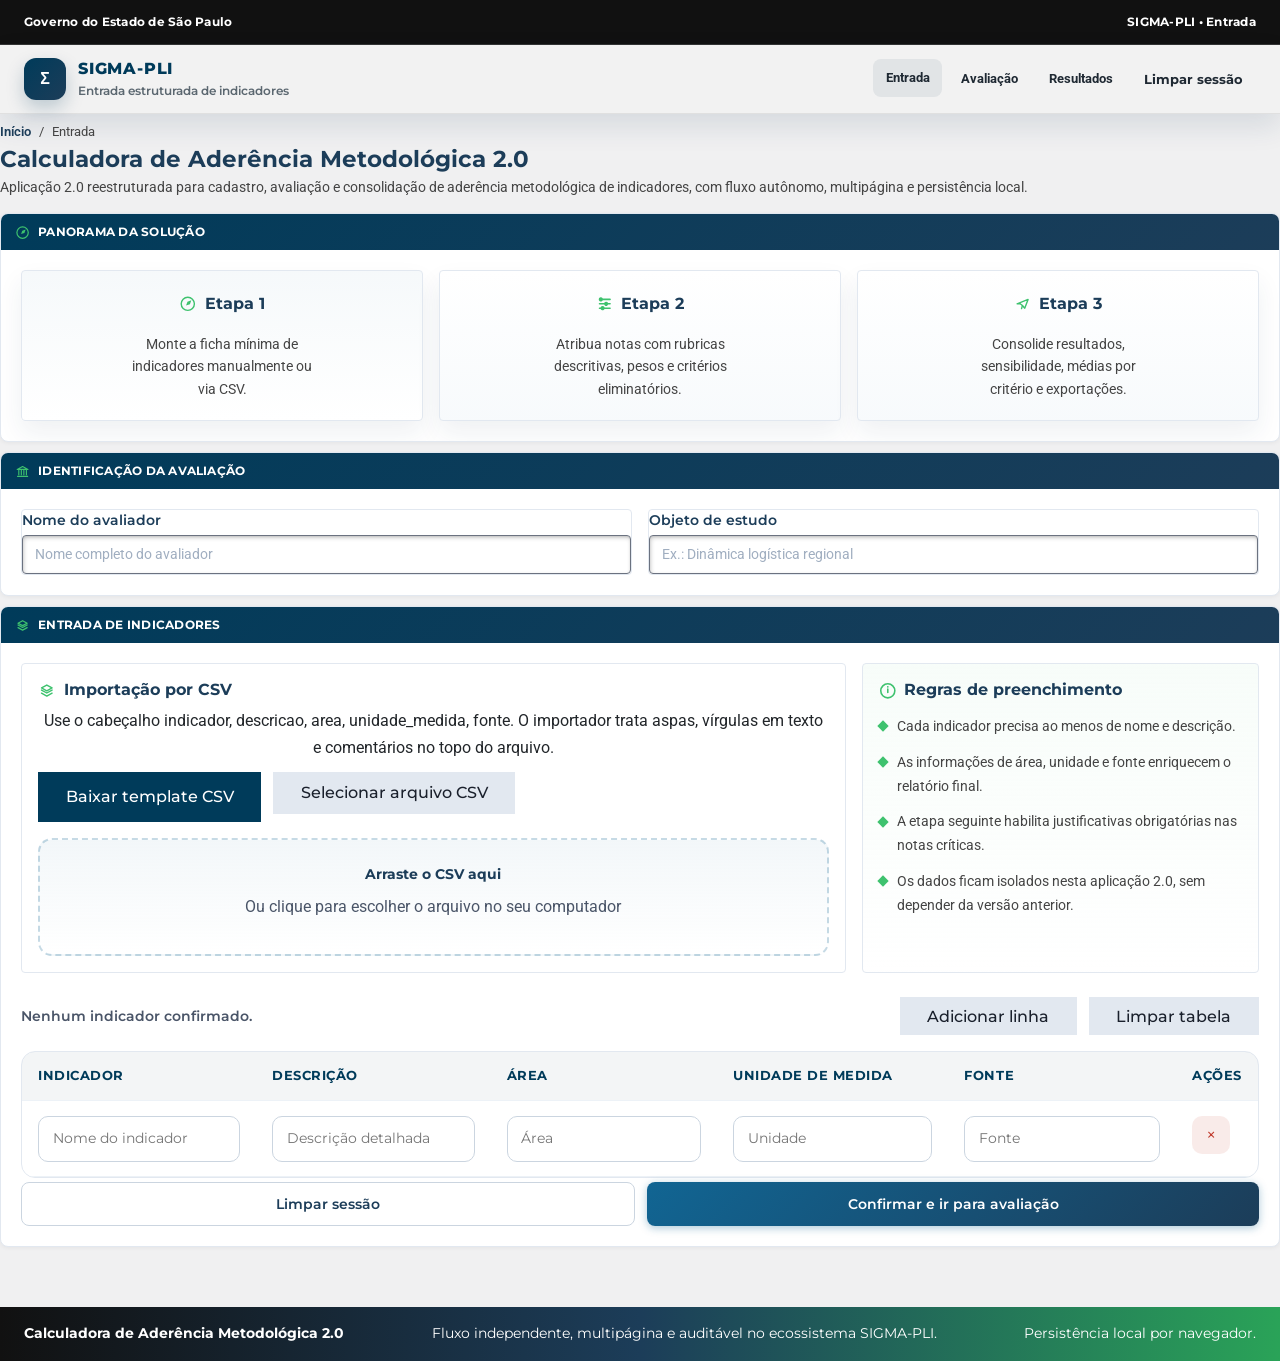
==== avaliacao.html @ e5ea7f70 "feat: versao 2.0 multipagina com icones PLI, CSS, modulos JS e CSV de exemplo" ====
<!DOCTYPE html>
<html lang="pt-BR">
<head>
  <meta charset="UTF-8">
  <meta name="viewport" content="width=device-width, initial-scale=1.0">
  <meta name="description" content="Etapa de avaliação da Calculadora de Aderência Metodológica 2.0.">
  <title>Avaliação por Critérios | Calculadora de Aderência 2.0</title>
  <link rel="stylesheet" href="./templates_modelo/style_global_reset_base.css">
  <link rel="stylesheet" href="./templates_modelo/style_template_base_aplicacao.css">
  <link rel="stylesheet" href="./styles/app.css">
</head>
<body class="app-template-page vw-page">
  <div data-app-shell data-app-title="Calculadora de Aderência Metodológica" data-app-subtitle="Avaliação orientada por rubricas" data-app-section="Avaliação"></div>
  <main class="sigma-main">
    <div class="cf-main app-shell">
      <header class="vw-header">
        <div class="vw-header__left">
          <nav class="vw-breadcrumb" aria-label="Breadcrumb"><a href="./home.html">Entrada</a><span>/</span><span>Avaliação</span></nav>
          <h1 class="vw-header__title">Atribuição de Níveis de Aderência</h1>
          <p class="vw-header__desc">Avalie cada indicador nos sete critérios metodológicos. As notas são atribuídas em escala de 0 a 5, com pesos, limiares eliminatórios e justificativas textuais quando necessário.</p>
        </div>
      </header>
      <section class="cf-section">
        <div class="cf-section__header"><svg class="app-title-icon" viewBox="0 0 20 20" aria-hidden="true"><use href="./templates_modelo/app_template_icon_sprite.svg#app-icon-sliders"></use></svg><span>Critérios de Avaliação</span></div>
        <div class="cf-section__body">
          <div class="app-criteria-overview" id="criteriaOverview"></div>
          <div class="app-progress-card"><div class="app-progress-card__header"><strong>Progresso da avaliação</strong><span id="progressText">0 de 0 avaliações preenchidas</span></div><div class="app-progress-bar-track"><div class="app-progress-bar-fill" id="progressFill"></div></div></div>
        </div>
      </section>
      <section class="cf-section">
        <div class="cf-section__header"><svg class="app-title-icon" viewBox="0 0 20 20" aria-hidden="true"><use href="./templates_modelo/app_template_icon_sprite.svg#app-icon-layers"></use></svg><span>Indicadores em Avaliação</span></div>
        <div class="cf-section__body">
          <div id="indicadoresContainer" class="app-indicators-stack"></div>
          <div class="cf-actions"><a class="btn btn-secondary" href="./home.html">Voltar para entrada</a><button class="btn btn-secondary" type="button" id="btnLimparAvaliacoes">Limpar avaliações</button><button class="btn btn-secondary" type="button" id="btnSalvar">Salvar progresso</button><button class="btn btn-primary" type="button" id="btnCalcular" disabled>Consolidar resultados</button></div>
        </div>
      </section>
    </div>
  </main>
  <div data-app-footer></div>
  <script src="./scripts/app-core.js"></script>
  <script src="./scripts/app-shell.js"></script>
  <script src="./scripts/avaliacao-page.js"></script>
</body>
</html>
---- templates_modelo/style_template_base_aplicacao.css ----
@charset "UTF-8";

body.app-template-page {
  --app-template-demo-soft: rgba(17, 101, 147, 0.04);
}

.app-template-page .app-template-summary-card:first-child {
  background: linear-gradient(180deg, var(--app-template-demo-soft), #ffffff);
}

.app-template-page .app-template-panel-card:last-child {
  background: linear-gradient(180deg, rgba(62, 194, 110, 0.04), #ffffff);
}
---- styles/app.css ----
@charset "UTF-8";

body.app-template-page {
  background:
    radial-gradient(circle at top right, rgba(62, 194, 110, 0.09), transparent 28%),
    linear-gradient(180deg, rgba(17, 101, 147, 0.05), rgba(255, 255, 255, 0) 25%),
    var(--sigma-page-background);
}

.app-shell {
  padding-top: 1.75rem;
  padding-bottom: 2.25rem;
}

.app-shell-header {
  --csch2-gov-blue: #111111;
  --csch2-navy: #1c3d59;
  --csch2-deep: #003b5a;
  --csch2-text: #1f2933;
  --csch2-muted: #5b6770;
  --csch2-shadow: 0 12px 28px rgba(28, 61, 89, 0.12);
  width: 100%;
  font-family: var(--pli-font-primary);
}

.app-shell-header * {
  box-sizing: border-box;
}

.app-shell-govbar {
  background: var(--csch2-gov-blue);
  color: #fff;
  border-bottom: 1px solid rgba(255, 255, 255, 0.15);
}

.app-shell-govbar__inner,
.app-shell-navbar__inner,
.sigma-footer__inner {
  width: min(100%, 1440px);
  margin: 0 auto;
  padding: 0 1.5rem;
}

.app-shell-govbar__inner {
  min-height: 44px;
  display: flex;
  align-items: center;
  justify-content: space-between;
  gap: 12px;
}

.app-shell-govbar__title,
.app-shell-govbar__meta {
  font-size: 0.78rem;
  font-weight: 700;
  letter-spacing: 0.02em;
}

.app-shell-navbar {
  background: #f2f2f2;
  border-bottom: 1px solid #e0e0e0;
  box-shadow: var(--csch2-shadow);
}

.app-shell-navbar__inner {
  min-height: 68px;
  display: flex;
  align-items: center;
  justify-content: space-between;
  gap: 1rem;
}

.app-shell-brand {
  display: inline-flex;
  align-items: center;
  gap: 12px;
  text-decoration: none;
}

.app-shell-brand__badge {
  width: 42px;
  height: 42px;
  border-radius: 12px;
  display: inline-flex;
  align-items: center;
  justify-content: center;
  background: linear-gradient(135deg, #003b5a, #1c3d59);
  color: #fff;
  font-size: 1rem;
  font-weight: 800;
  box-shadow: 0 8px 18px rgba(0, 59, 90, 0.22);
}

.app-shell-brand__copy {
  display: flex;
  flex-direction: column;
  gap: 2px;
}

.app-shell-brand__title {
  font-size: 1rem;
  font-weight: 800;
  letter-spacing: 0.05em;
  color: #003b5a;
}

.app-shell-brand__subtitle {
  font-size: 0.74rem;
  font-weight: 600;
  color: #5b6770;
}

.app-shell-nav {
  display: flex;
  align-items: center;
  gap: 0.35rem;
  list-style: none;
  margin: 0;
  padding: 0;
  flex-wrap: wrap;
  justify-content: flex-end;
}

.app-shell-nav a,
.app-shell-action {
  display: inline-flex;
  align-items: center;
  justify-content: center;
  gap: 7px;
  padding: 0.5rem 0.8rem;
  font-size: 0.83rem;
  font-weight: 700;
  color: #1f2933;
  text-decoration: none;
  border-radius: 8px;
  border: 0;
  background: transparent;
  cursor: pointer;
  transition: background 0.18s ease, transform 0.18s ease;
}

.app-shell-nav a:hover,
.app-shell-action:hover,
.app-shell-nav a.is-active {
  background: rgba(28, 61, 89, 0.08);
  transform: translateY(-1px);
}

.vw-header__title {
  font-size: clamp(2rem, 4vw, 2.7rem);
}

.app-template-summary-card__title,
.app-template-panel-card__title,
.app-section-title {
  display: inline-flex;
  align-items: center;
  gap: 0.7rem;
}

.app-title-icon {
  width: 1.1rem;
  height: 1.1rem;
  color: var(--pli-green);
  flex: 0 0 auto;
}

/* Ícones dentro de cabeçalhos de seção (fundo azul) devem ser verde PLI */
.cf-section__header .app-title-icon {
  width: 0.95rem;
  height: 0.95rem;
  color: var(--pli-green, #3ec26e);
}

.app-entry-grid {
  display: grid;
  grid-template-columns: minmax(0, 1.35fr) minmax(320px, 0.65fr);
  gap: 1rem;
  margin-bottom: 1.5rem;
}

.app-inline-actions,
.app-results-actions {
  display: flex;
  flex-wrap: wrap;
  gap: 0.75rem;
}

.app-file-label {
  cursor: pointer;
}

.app-upload-dropzone {
  margin-top: 1rem;
  padding: 1.5rem;
  border: 2px dashed rgba(17, 101, 147, 0.24);
  border-radius: 14px;
  background: linear-gradient(180deg, rgba(17, 101, 147, 0.05), rgba(255, 255, 255, 0.8));
  text-align: center;
  transition: border-color 0.2s ease, transform 0.2s ease, background 0.2s ease;
  cursor: pointer;
}

.app-upload-dropzone.is-dragover {
  border-color: var(--pli-green);
  transform: translateY(-1px);
  background: linear-gradient(180deg, rgba(62, 194, 110, 0.08), rgba(255, 255, 255, 0.9));
}

.app-upload-dropzone p {
  margin-top: 0.5rem;
  color: var(--sigma-gray-600);
}

.app-feedback {
  margin-top: 1rem;
  padding: 0.85rem 1rem;
  border-radius: 10px;
  font-size: 0.92rem;
  font-weight: 600;
}

.app-feedback--success {
  background: rgba(42, 163, 88, 0.12);
  color: #1d6d3d;
  border: 1px solid rgba(42, 163, 88, 0.22);
}

.app-feedback--error {
  background: rgba(192, 57, 43, 0.08);
  color: #8b2e24;
  border: 1px solid rgba(192, 57, 43, 0.22);
}

.app-hidden {
  display: none;
}

.app-table-toolbar {
  display: flex;
  align-items: center;
  justify-content: space-between;
  gap: 1rem;
  margin-bottom: 1rem;
}

.app-table-toolbar__status {
  color: var(--sigma-gray-600);
  font-weight: 600;
}

.app-table-wrapper {
  width: 100%;
  overflow-x: auto;
  border: 1px solid var(--sigma-gray-200);
  border-radius: 14px;
  background: #fff;
}

.app-table {
  width: 100%;
  border-collapse: collapse;
  min-width: 960px;
}

.app-table th,
.app-table td {
  padding: 0.9rem 1rem;
  border-bottom: 1px solid var(--sigma-gray-100);
  vertical-align: top;
  text-align: left;
}

.app-table th {
  background: rgba(28, 61, 89, 0.05);
  color: var(--pli-deep);
  font-size: 0.82rem;
  text-transform: uppercase;
  letter-spacing: 0.04em;
}

.app-table input,
.app-table textarea,
.app-table select,
.app-score-notes textarea,
.form-control {
  width: 100%;
  border: 1px solid var(--sigma-gray-300);
  border-radius: 10px;
  padding: 0.72rem 0.85rem;
  font: inherit;
  background: #fff;
  transition: border-color 0.18s ease, box-shadow 0.18s ease;
}

.app-table input:focus,
.app-table textarea:focus,
.app-table select:focus,
.app-score-notes textarea:focus,
.form-control:focus {
  border-color: var(--pli-blue);
  box-shadow: 0 0 0 3px rgba(17, 101, 147, 0.12);
  outline: none;
}

.app-row-action {
  display: inline-flex;
  align-items: center;
  justify-content: center;
  width: 38px;
  height: 38px;
  border: 0;
  border-radius: 10px;
  background: rgba(192, 57, 43, 0.1);
  color: var(--sigma-error);
  font-size: 1.1rem;
  cursor: pointer;
}

.app-criteria-overview {
  display: grid;
  grid-template-columns: repeat(4, minmax(0, 1fr));
  gap: 1rem;
  margin-bottom: 1.25rem;
}

.app-criterion-chip {
  padding: 1rem;
  border-radius: 14px;
  border: 1px solid rgba(28, 61, 89, 0.08);
  background: linear-gradient(180deg, rgba(28, 61, 89, 0.05), #fff);
}

.app-criterion-chip strong {
  display: block;
  margin-bottom: 0.35rem;
  color: var(--pli-deep);
}

.app-criterion-chip span {
  display: block;
  margin-bottom: 0.4rem;
  color: var(--sigma-gray-600);
  font-size: 0.88rem;
}

.app-criterion-chip small {
  display: block;
  color: var(--pli-blue);
  font-weight: 700;
}

.app-progress-card {
  margin-bottom: 1.5rem;
  padding: 1rem 1.1rem;
  border-radius: 14px;
  background: linear-gradient(180deg, rgba(17, 101, 147, 0.04), #fff);
  border: 1px solid rgba(17, 101, 147, 0.1);
}

.app-progress-card__header {
  display: flex;
  align-items: center;
  justify-content: space-between;
  gap: 1rem;
  margin-bottom: 0.75rem;
}

.app-progress-bar-track {
  width: 100%;
  height: 12px;
  border-radius: 999px;
  overflow: hidden;
  background: rgba(28, 61, 89, 0.12);
}

.app-progress-bar-fill {
  width: 0;
  height: 100%;
  background: linear-gradient(90deg, var(--pli-blue), var(--pli-green));
  transition: width 0.22s ease;
}

.app-indicators-stack {
  display: flex;
  flex-direction: column;
  gap: 1rem;
}

.app-indicator-card {
  border: 1px solid rgba(28, 61, 89, 0.08);
  border-radius: 18px;
  background: #fff;
  box-shadow: 0 8px 22px rgba(28, 61, 89, 0.08);
  overflow: hidden;
}

.app-indicator-card__header {
  padding: 1rem 1.2rem;
  background: linear-gradient(180deg, rgba(28, 61, 89, 0.05), rgba(255, 255, 255, 0.9));
  border-bottom: 1px solid var(--sigma-gray-100);
}

.app-indicator-card__header h3 {
  margin-bottom: 0.3rem;
  color: var(--pli-deep);
}

.app-indicator-card__meta {
  color: var(--sigma-gray-600);
  font-size: 0.92rem;
}

.app-criterion-row {
  display: grid;
  grid-template-columns: minmax(200px, 0.9fr) minmax(220px, 1.2fr) minmax(260px, 1.1fr) minmax(260px, 1.1fr);
  gap: 1rem;
  padding: 1rem 1.2rem;
  border-bottom: 1px solid var(--sigma-gray-100);
}

.app-criterion-row:last-child {
  border-bottom: 0;
}

.app-criterion-title {
  font-weight: 700;
  color: var(--pli-deep);
}

.app-criterion-title small {
  display: block;
  margin-top: 0.35rem;
  color: var(--pli-blue);
}

.app-criterion-description,
.app-rubric-box {
  color: var(--sigma-gray-600);
  font-size: 0.92rem;
}

.app-score-group {
  display: flex;
  flex-wrap: wrap;
  gap: 0.45rem;
}

.app-score-item {
  position: relative;
}

.app-score-item input {
  position: absolute;
  opacity: 0;
  pointer-events: none;
}

.app-score-item span {
  display: inline-flex;
  align-items: center;
  justify-content: center;
  width: 38px;
  height: 38px;
  border-radius: 10px;
  border: 1px solid var(--sigma-gray-300);
  font-weight: 700;
  color: var(--pli-deep);
  background: #fff;
  cursor: pointer;
  transition: all 0.18s ease;
}

.app-score-item input:checked + span {
  border-color: var(--pli-blue);
  background: var(--pli-blue);
  color: #fff;
  box-shadow: 0 8px 18px rgba(17, 101, 147, 0.22);
}

.app-rubric-box {
  padding: 0.8rem 0.9rem;
  border-radius: 12px;
  background: rgba(28, 61, 89, 0.04);
  min-height: 70px;
}

.app-warning-inline {
  margin-top: 0.6rem;
  padding: 0.55rem 0.7rem;
  border-radius: 10px;
  background: rgba(192, 57, 43, 0.08);
  color: #8b2e24;
  font-size: 0.84rem;
  font-weight: 700;
}

.app-score-notes {
  margin-top: 0.75rem;
}

.app-score-notes label {
  display: block;
  margin-bottom: 0.35rem;
  color: #8b2e24;
  font-size: 0.84rem;
  font-weight: 700;
}

.app-results-summary {
  display: grid;
  grid-template-columns: repeat(3, minmax(0, 1fr));
  gap: 1rem;
  margin-bottom: 1rem;
}

.app-result-stat {
  min-height: 140px;
  justify-content: center;
}

.app-result-stat__label {
  font-size: 0.82rem;
  text-transform: uppercase;
  letter-spacing: 0.06em;
  color: var(--sigma-gray-500);
}

.app-result-stat__value {
  font-size: clamp(1.8rem, 3vw, 2.7rem);
  line-height: 1;
  color: var(--pli-deep);
}

.app-badge {
  display: inline-flex;
  align-items: center;
  justify-content: center;
  padding: 0.35rem 0.7rem;
  border-radius: 999px;
  font-size: 0.8rem;
  font-weight: 800;
}

.app-badge--direto {
  background: rgba(42, 163, 88, 0.12);
  color: #1d6d3d;
}

.app-badge--proxy-forte {
  background: rgba(17, 101, 147, 0.12);
  color: #0f5677;
}

.app-badge--proxy-moderado {
  background: rgba(243, 156, 18, 0.16);
  color: #8d5b04;
}

.app-badge--incerto {
  background: rgba(192, 57, 43, 0.12);
  color: #8b2e24;
}

.app-sensitivity {
  display: flex;
  flex-direction: column;
  gap: 0.35rem;
}

.app-sensitivity__flag {
  font-size: 0.82rem;
  font-weight: 700;
}

.app-sensitivity__flag--stable {
  color: #1d6d3d;
}

.app-sensitivity__flag--sensitive {
  color: #8d5b04;
}

.app-penalty-note {
  margin-top: 0.45rem;
  font-size: 0.82rem;
  color: #8b2e24;
  font-weight: 700;
}

.analysis-criteria-grid {
  display: grid;
  grid-template-columns: repeat(3, minmax(0, 1fr));
  gap: 1rem;
  margin-top: 1rem;
}

.criterion-analysis-card {
  padding: 1rem 1.05rem;
  border-radius: 14px;
  background: #fff;
  border: 1px solid rgba(28, 61, 89, 0.08);
  border-left: 5px solid var(--pli-blue);
}

.criterion-analysis-title {
  margin-bottom: 0.45rem;
}

.criterion-analysis-desc {
  color: var(--sigma-gray-600);
  min-height: 3rem;
}

.criterion-analysis-footer {
  display: flex;
  align-items: center;
  justify-content: space-between;
  gap: 1rem;
  margin-top: 0.85rem;
  font-weight: 700;
}

.app-empty-state {
  padding: 1rem;
  border-radius: 12px;
  background: rgba(17, 101, 147, 0.04);
  color: var(--sigma-gray-700);
}

.sigma-footer {
  background: linear-gradient(to right, #111111 0%, var(--pli-navy) 50%, var(--pli-green-dark) 100%);
  color: #fff;
  padding: 1rem 0;
  margin-top: auto;
}

.sigma-footer__inner {
  display: flex;
  flex-wrap: wrap;
  gap: 1rem;
  justify-content: space-between;
  align-items: center;
  font-size: 0.9rem;
}

@media print {
  .app-shell-header,
  .app-results-actions,
  .cf-actions,
  .app-inline-actions,
  .app-table-toolbar,
  .sigma-footer {
    display: none !important;
  }

  body.app-template-page {
    background: #fff;
  }
}

@media (max-width: 1180px) {
  .app-entry-grid,
  .app-results-summary,
  .analysis-criteria-grid,
  .app-criteria-overview {
    grid-template-columns: repeat(2, minmax(0, 1fr));
  }

  .app-criterion-row {
    grid-template-columns: 1fr;
  }
}

@media (max-width: 820px) {
  .app-shell-govbar__inner,
  .app-shell-navbar__inner,
  .sigma-footer__inner {
    padding-left: 1rem;
    padding-right: 1rem;
  }

  .app-shell-navbar__inner,
  .app-table-toolbar,
  .app-progress-card__header {
    flex-direction: column;
    align-items: stretch;
  }

  .app-shell-nav,
  .app-entry-grid,
  .app-results-summary,
  .analysis-criteria-grid,
  .app-criteria-overview {
    grid-template-columns: 1fr;
  }

  .app-shell-brand__subtitle {
    display: none;
  }
}
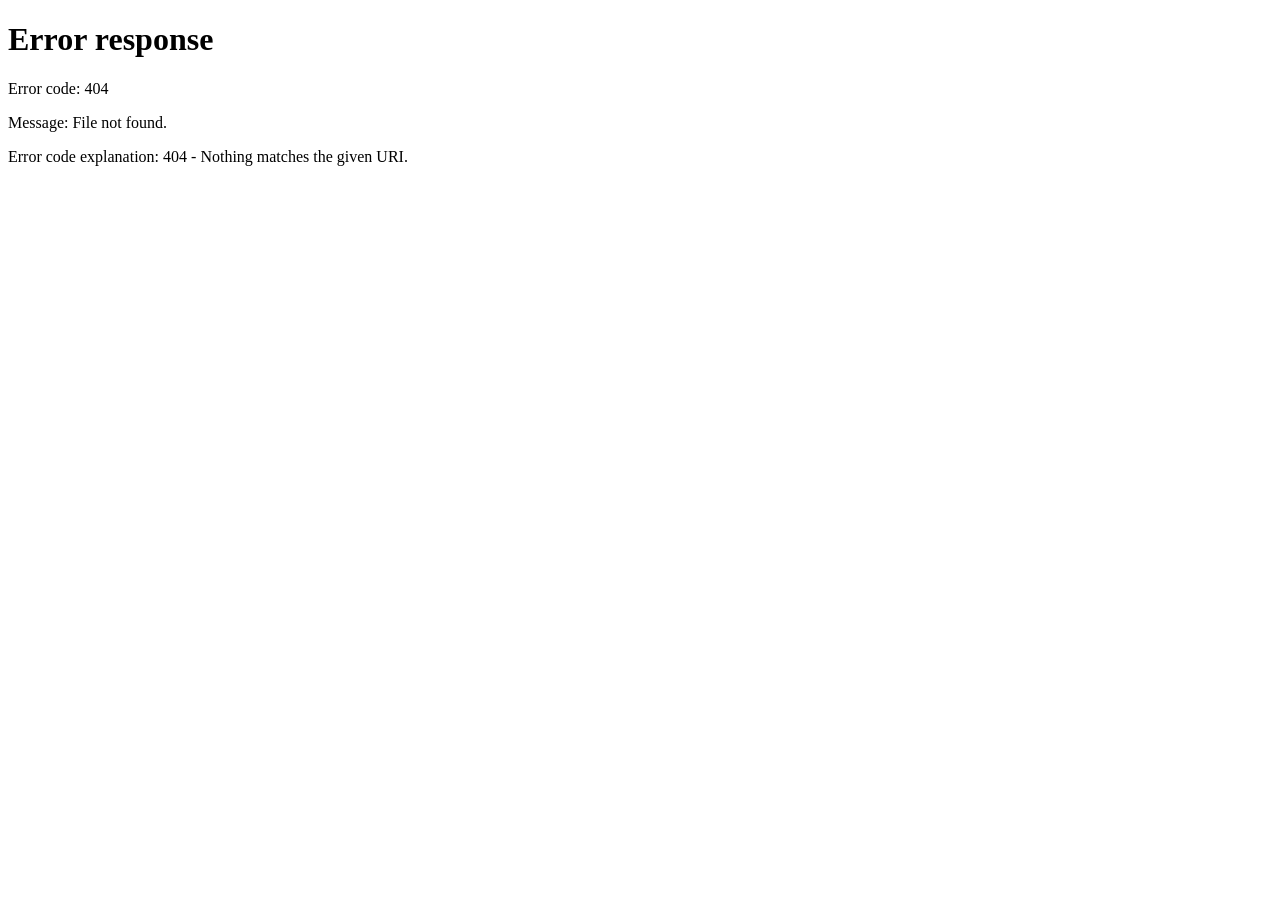
==== commit f4982fae: "refactor: usar rotas limpas no fluxo da calculadora" ====
--- a/avaliacao.html
+++ b/avaliacao.html
@@ -15,7 +15,7 @@
     <div class="cf-main app-shell">
       <header class="vw-header">
         <div class="vw-header__left">
-          <nav class="vw-breadcrumb" aria-label="Breadcrumb"><a href="./home.html">Entrada</a><span>/</span><span>Avaliação</span></nav>
+          <nav class="vw-breadcrumb" aria-label="Breadcrumb"><a href="./home">Entrada</a><span>/</span><span>Avaliação</span></nav>
           <h1 class="vw-header__title">Atribuição de Níveis de Aderência</h1>
           <p class="vw-header__desc">Avalie cada indicador nos sete critérios metodológicos. As notas são atribuídas em escala de 0 a 5, com pesos, limiares eliminatórios e justificativas textuais quando necessário.</p>
         </div>
@@ -31,7 +31,7 @@
         <div class="cf-section__header"><svg class="app-title-icon" viewBox="0 0 20 20" aria-hidden="true"><use href="./templates_modelo/app_template_icon_sprite.svg#app-icon-layers"></use></svg><span>Indicadores em Avaliação</span></div>
         <div class="cf-section__body">
           <div id="indicadoresContainer" class="app-indicators-stack"></div>
-          <div class="cf-actions"><a class="btn btn-secondary" href="./home.html">Voltar para entrada</a><button class="btn btn-secondary" type="button" id="btnLimparAvaliacoes">Limpar avaliações</button><button class="btn btn-secondary" type="button" id="btnSalvar">Salvar progresso</button><button class="btn btn-primary" type="button" id="btnCalcular" disabled>Consolidar resultados</button></div>
+          <div class="cf-actions"><a class="btn btn-secondary" href="./home">Voltar para entrada</a><button class="btn btn-secondary" type="button" id="btnLimparAvaliacoes">Limpar avaliações</button><button class="btn btn-secondary" type="button" id="btnSalvar">Salvar progresso</button><button class="btn btn-primary" type="button" id="btnCalcular" disabled>Consolidar resultados</button></div>
         </div>
       </section>
     </div>
@@ -41,4 +41,4 @@
   <script src="./scripts/app-shell.js"></script>
   <script src="./scripts/avaliacao-page.js"></script>
 </body>
-</html>+</html>
--- a/styles/app.css
+++ b/styles/app.css
@@ -6,6 +6,35 @@
     linear-gradient(180deg, rgba(17, 101, 147, 0.05), rgba(255, 255, 255, 0) 25%),
     var(--sigma-page-background);
 }
+
+/* Hero padrao das aplicacoes SIGMA-PLI. */
+.vw-header.page-hero {
+  display: block;
+  padding: 48px 32px;
+  background: linear-gradient(135deg, #003b5a 0%, #1c3d59 60%, #116593 100%);
+  border: 0;
+  border-radius: 16px;
+  box-shadow: 0 12px 28px rgba(28, 61, 89, 0.22);
+  position: relative;
+  overflow: hidden;
+  text-align: center;
+}
+.vw-header.page-hero::before {
+  content: "";
+  position: absolute;
+  inset: 0;
+  background: radial-gradient(ellipse at 70% 40%, rgba(62, 194, 110, 0.12) 0%, transparent 60%);
+  pointer-events: none;
+}
+.vw-header.page-hero .vw-header__left { position: relative; max-width: 900px; margin: 0 auto; }
+.vw-header.page-hero .vw-breadcrumb { justify-content: center; color: rgba(255,255,255,.72); }
+.vw-header.page-hero .vw-breadcrumb a { color: #3ec26e; }
+.vw-header.page-hero .vw-header__title { color: #fff; text-align: center; font-size: clamp(2rem, 4vw, 3.25rem); }
+.vw-header.page-hero .vw-header__desc { color: rgba(255,255,255,.82); text-align: center; max-width: 760px; margin-left: auto; margin-right: auto; }
+.vw-header.page-hero a { color: #fff; }
+.page-hero__icon { width: 64px; height: 64px; background: rgba(255,255,255,.12); border-radius: 50%; display: flex; align-items: center; justify-content: center; margin: 16px auto; }
+.page-hero__icon svg { width: 34px; height: 34px; fill: #3ec26e; }
+.page-hero__badge { display: inline-flex; margin-top: 12px; background: rgba(62,194,110,.18); border: 1px solid rgba(62,194,110,.4); color: #3ec26e; border-radius: 100px; padding: 4px 14px; font-size: .9rem; font-weight: 600; }
 
 .app-shell {
   padding-top: 1.75rem;
@@ -698,4 +727,4 @@
   .app-shell-brand__subtitle {
     display: none;
   }
-}+}
